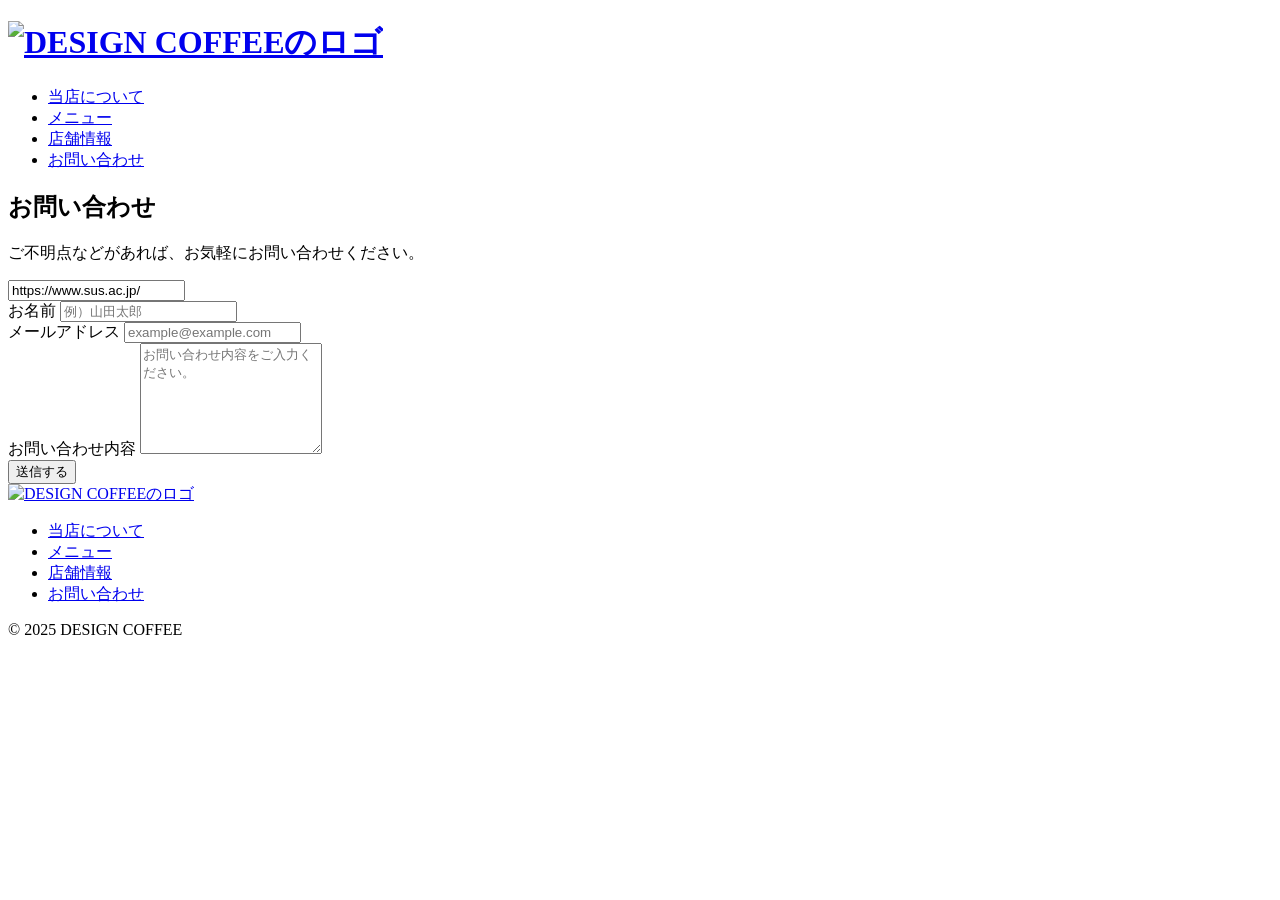
==== contact.html @ 7ad218a4 "Add initial website files" ====
<!DOCTYPE html>
<html lang="ja">
<head>
  <meta charset="UTF-8">
  <meta name="viewport" content="width=device-width, initial-scale=1.0">
  <title>Document</title>
  <link rel="stylesheet" href="css/reset.css">
  <link rel="stylesheet" href="css/style.css">
  <link rel="preconnect" href="https://fonts.googleapis.com">
  <link rel="preconnect" href="https://fonts.gstatic.com"crossorigin>
  <link href="https://fonts.googleapis.com/css2?family=Montserrat:ital,wght@0,100..900;1,100..900&family=Noto+Sans+JP:wght@100..900&display=swap" rel="stylesheet">
</head>
<body>
  <header>
    <h1>
      <a href="index.html" class="logo">
        <img src="img/logo.svg" alt="DESIGN COFFEEのロゴ">
      </a>
    </h1>
    <nav>
      <ul>
        <li><a href="index.html#about">当店について</a></li>
        <li><a href="index.html#menu">メニュー</a></li>
        <li><a href="index.html#shop">店舗情報</a></li>
        <li><a href="index.html#contact">お問い合わせ</a></li>
      </ul>
    </nav>
  </header>
  <main class="lower-main">
    <div class="lower-heading-group">
      <h2>お問い合わせ</h2>
      <p>ご不明点などがあれば、お気軽にお問い合わせください。</p>
    </div>
    <form class="form-box"
      action="https://api.staticforms.dev/submit"
      method="POST">

  <input type="hidden"
         name="accessKey"
         value="sf_2556b8d66755dbaf95016f3f">
  <input type="didden" name="redirectTo" value="https://www.sus.ac.jp/">

  <div class="form-item">
    <label for="name">お名前</label>
    <input type="text"
           id="name"
           name="name"
           placeholder="例）山田太郎"
           required>
  </div>

  <div class="form-item">
    <label for="email">メールアドレス</label>
    <input type="email"
           id="email"
           name="email"
           placeholder="example@example.com"
           required>
  </div>

  <div class="form-item">
    <label for="message">お問い合わせ内容</label>

    <textarea id="message"
              name="message"
              rows="7"
              placeholder="お問い合わせ内容をご入力ください。"
              required></textarea>
  </div>

  <div class="form-item">
    <button type="submit">送信する</button>
  </div>

</form>
  </main>
  <footer>
    <a href="index.html" class="logo">
      <img src="img/logo-white.svg" alt="DESIGN COFFEEのロゴ">
    </a>
    <nav>
      <ul>
        <li>
          <a href="index.html#about">当店について</a>
        </li>
        <li>
          <a href="index.html#menu">メニュー</a>
        </li>
        <li>
          <a href="index.html#shop">店舗情報</a>
        </li>
        <li>
          <a href="index.html#contact">お問い合わせ</a>
        </li>
      </ul>
    </nav>
    <p class="copyright">&copy; 2025 DESIGN COFFEE</p>
  </footer>
</body>
</html>
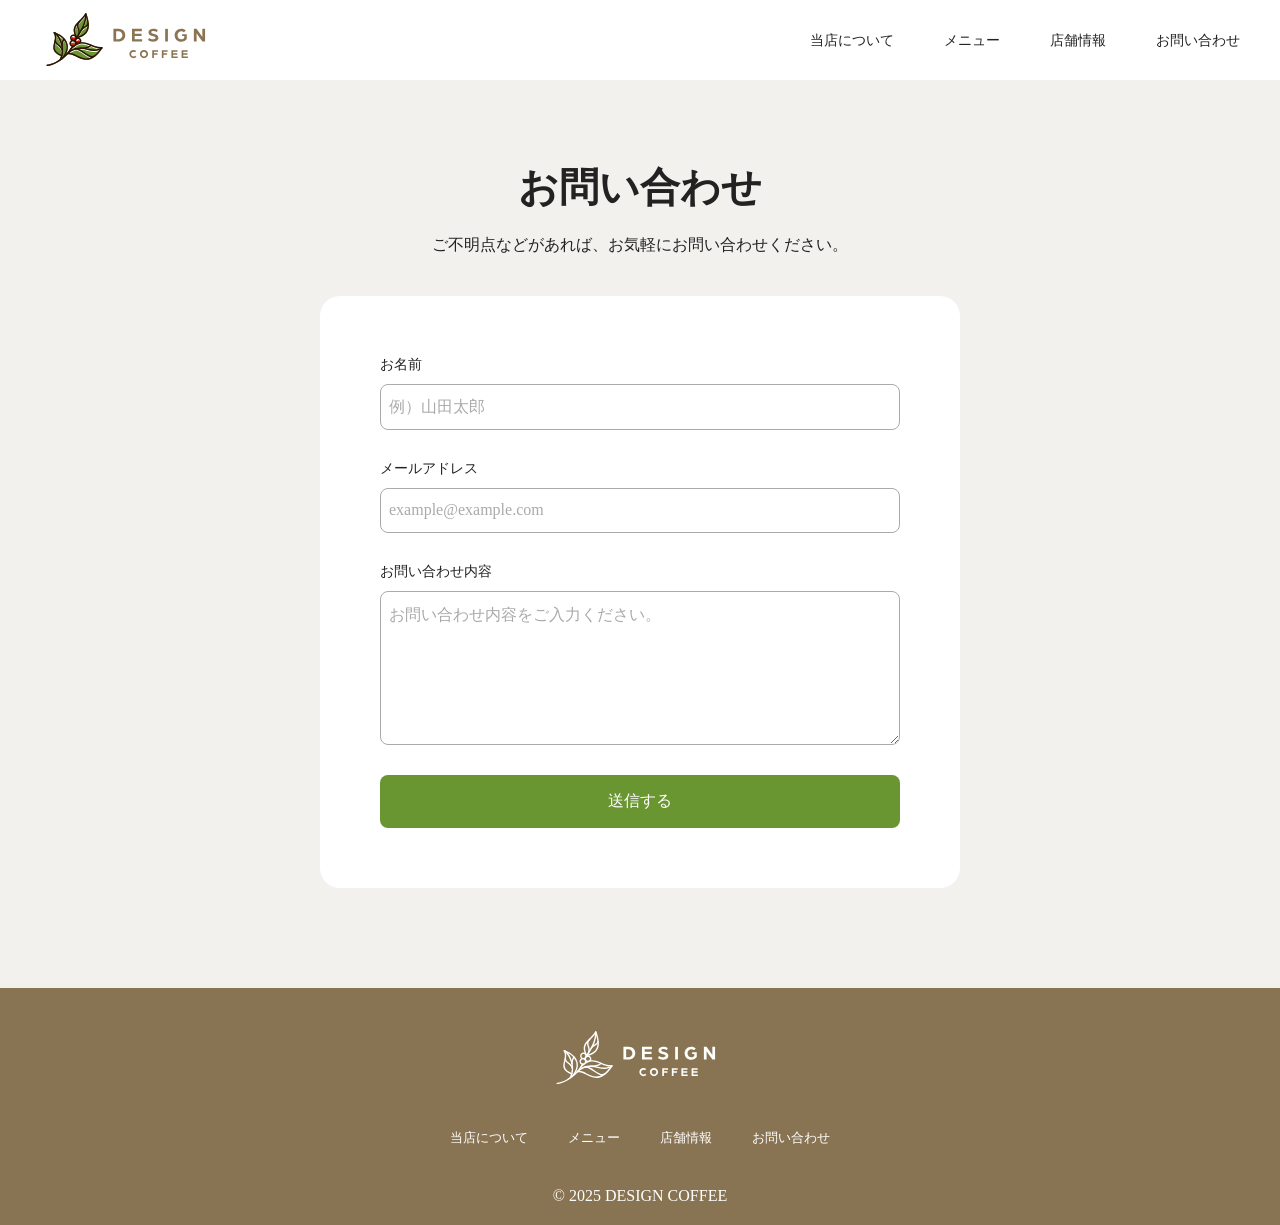
==== commit ddfa574f: "Update contact.html" ====
--- a/contact.html
+++ b/contact.html
@@ -38,7 +38,10 @@
   <input type="hidden"
          name="accessKey"
          value="sf_2556b8d66755dbaf95016f3f">
-  <input type="didden" name="redirectTo" value="https://www.sus.ac.jp/">
+
+  <input type="hidden"
+       name="redirectTo"
+       value="https://www.sus.ac.jp/">
 
   <div class="form-item">
     <label for="name">お名前</label>
@@ -97,4 +100,4 @@
     <p class="copyright">&copy; 2025 DESIGN COFFEE</p>
   </footer>
 </body>
-</html>+</html>
--- a/css/style.css
+++ b/css/style.css
@@ -0,0 +1,322 @@
+@charset "utf-8";
+header{
+  padding: 10px 40px;
+  display: flex;
+  align-items: center;
+  justify-content: space-between;
+  .logo{
+    display: block;
+    img{
+      display: block;
+      height: 60px;
+    }
+  }
+  nav{
+    ul{
+      display: flex;
+      align-items: center;
+      gap: 50px;
+    }
+    a{
+      font-size: 14px;
+      font-weight: 400;
+      &:hover{
+        color: #6A9631;
+        text-decoration: underline;
+      }
+    }
+  }
+}
+.hero{
+  color: #fff;
+  text-align: center;
+  height: 640px;
+  background-image: url(../img/hero-background.jpg);
+  background-size: cover;
+  display: flex;
+  flex-direction: column;
+  align-items: center;
+  justify-content: center;
+  position: relative;
+  h2{
+    font-size: 48px;
+    font-weight: 700;
+  }
+  p{
+    font-size: 20px;
+    font-weight: 400;
+    margin-top: 20px;
+  }
+  a{
+    display: grid;
+    place-items: center;
+    width: 60px;
+    height: 60px;
+    background-color: #6A9631;
+    border-radius: 50%;
+    box-shadow: 0px 12px 20px rgb(0 0 0 / 0.1);
+    position: absolute;
+    left: 50%;
+    bottom: 0;
+    translate: -50% 50%;
+    img{
+      width: 24px;
+      height: 24px;
+    }
+  }
+}
+main{
+  .main-section{
+    padding: 80px 0 100px;
+    .heading-group{
+      text-align: center;
+      margin: 0 0 60px;
+      h2{
+        color: #887452;
+        font-size: 40px;
+        font-weight: 700;
+      }
+      span{
+        color: #222;
+        font-size: 14px;
+        font-weight: 400;
+        letter-spacing: 0.08em;
+        display: block;
+        margin-top: 10px;
+      }
+      &::after{
+        content: "";
+        display: block;
+        width: 40px;
+        height: 4px;
+        background-color: #6A9631;
+        border-radius: 4px;
+        margin: 30px auto 0;
+      }
+    }
+  }
+}
+.about{
+  .layout{
+    display: grid;
+    grid-template-columns: 1fr 1fr;
+    align-items: start;
+    gap: 60px;
+  }
+  .image{
+    border-radius: 40px;
+    overflow: hidden;
+    img{
+      width: 100%;
+      aspect-ratio: 5 / 4;
+      object-fit: cover;
+    }
+  }
+  .text{
+    img{
+      height: 60px;
+    }
+    h3{
+      font-size: 28px;
+      font-weight: 700;
+      margin-top: 20px;
+    }
+    p{
+      margin-top: 20px;
+    }
+  }
+}
+.container{
+  max-width: 1160px;
+  margin: 0 auto;
+  padding-inline: 40px;
+}
+.menu{
+  background-color: #f3f1ee;
+}
+.menu-card{
+  padding: 10px;
+  background-color: #fff;
+  border-radius: 20px;
+  display: grid;
+  gap: 5px;
+  img{
+    width: 100%;
+    aspect-ratio: 4 / 3;
+    object-fit: cover;
+    border-radius: 12px;
+  }
+  .name{
+    font-size: 14px;
+  }
+  .price{
+    font-size: 14px;
+    font-weight: 700;
+    line-height: 1;
+    letter-spacing: 0;
+    text-align: right;
+  }
+}
+.menu-list{
+  display: grid;
+  grid-template-columns: 1fr 1fr 1fr 1fr;
+  gap: 20px;
+}
+.shop{
+  .layout{
+    display: grid;
+    grid-template-columns: 1fr 1fr;
+    align-items: start;
+    gap: 60px;
+  }
+  .text{
+    h3{
+      text-align: center;
+      font-size: 20px;
+      font-weight: 700;
+      margin: 0 0 20px;
+      display: flex;
+      align-items: baseline;
+      gap: 1em;
+      span{
+        font-size: 0.6em;
+      }
+    }
+    dl{
+      display: grid;
+      grid-template-columns: 100px 1fr;
+      dt,dd{
+        font-size: 14px;
+        padding: 10px;
+        border-top: 1px solid #ccc;
+      }
+    }
+  }
+  .map{
+    border-radius: 40px;
+    overflow: hidden;
+    iframe{
+      width: 100%;
+      height: auto;
+      aspect-ratio: 5 / 4;
+    }
+  }
+}
+.contact{
+  text-align: center;
+  background-color: #f3f1ee;
+  .layout{
+    display: grid;
+    grid-template-columns: 1fr 1fr;
+    gap: 40px;
+    margin-top: 60px;
+    margin-inline: auto;
+    max-width: 700px;
+  }
+  .label{
+    margin-bottom: 20px;
+  }
+  .number{
+    font-size: 30px;
+    font-weight: 700;
+    line-height: 1;
+    letter-spacing: 0;
+    img{
+      width: 1em;
+    }
+  }
+  .hour{
+    font-size: 13px;
+    display: block;
+    margin-top: 1em;
+  }
+  .button{
+    display: inline-block;
+    color: #fff;
+    background-color: #6A9631;
+    padding: 1em 2em;
+    border-radius: 8px;
+  }
+}
+footer{
+  color: #fff;
+  background-color: #887452;
+  padding: 40px 20px 20px;
+  display: grid;
+  justify-items: center;
+  gap: 40px;
+  .logo{
+    display: block;
+    img{
+      display: block;
+      height: 60px;
+    }
+  }
+  ul{
+    display: flex;
+    gap: 40px;
+    a{
+      font-size: 13px;
+    }
+  }
+  .copyrigth{
+    font-size: 12px;
+  }
+}
+.lower-main{
+  padding: 80px 0 100px;
+  background-color: #f3f1ee;
+}
+.lower-heading-group{
+  text-align: center;
+  display: grid;
+  justify-items: center;
+  gap: 20px;
+  margin: 0 0 40px;
+  h2{
+    font-size: 40px;
+    font-weight: 700;
+  }
+}
+.form-box{
+  max-width: 640px;
+  margin: 0 auto;
+  border-radius: 20px;
+  padding: 60px;
+  background-color: #fff;
+  box-shadow: 0px 24px 40px rgb(0,0,0/0.08);
+}
+.form-item{
+  display: grid;
+  gap: 10px;
+  label{
+    font-size: 14px;
+  }
+  + .form-item{
+    margin-top: 30px;
+  }
+  input,
+  textarea{
+    border: 1px solid #aaa;
+    padding: 0.8em 0.5em;
+    border-radius: 8px;
+    &::placeholder{
+      color: #aaa;
+    }
+  }
+  text-area{
+    resize: none;
+  }
+  button{
+    font-size: 16px;
+    display: inline-block;
+    color: #fff;
+    background-color: #6A9631;
+    border: none;
+    padding: 1em 2em;
+    border-radius: 8px;
+    &:hover{
+      background-color: #517521;
+    }
+  }
+}
